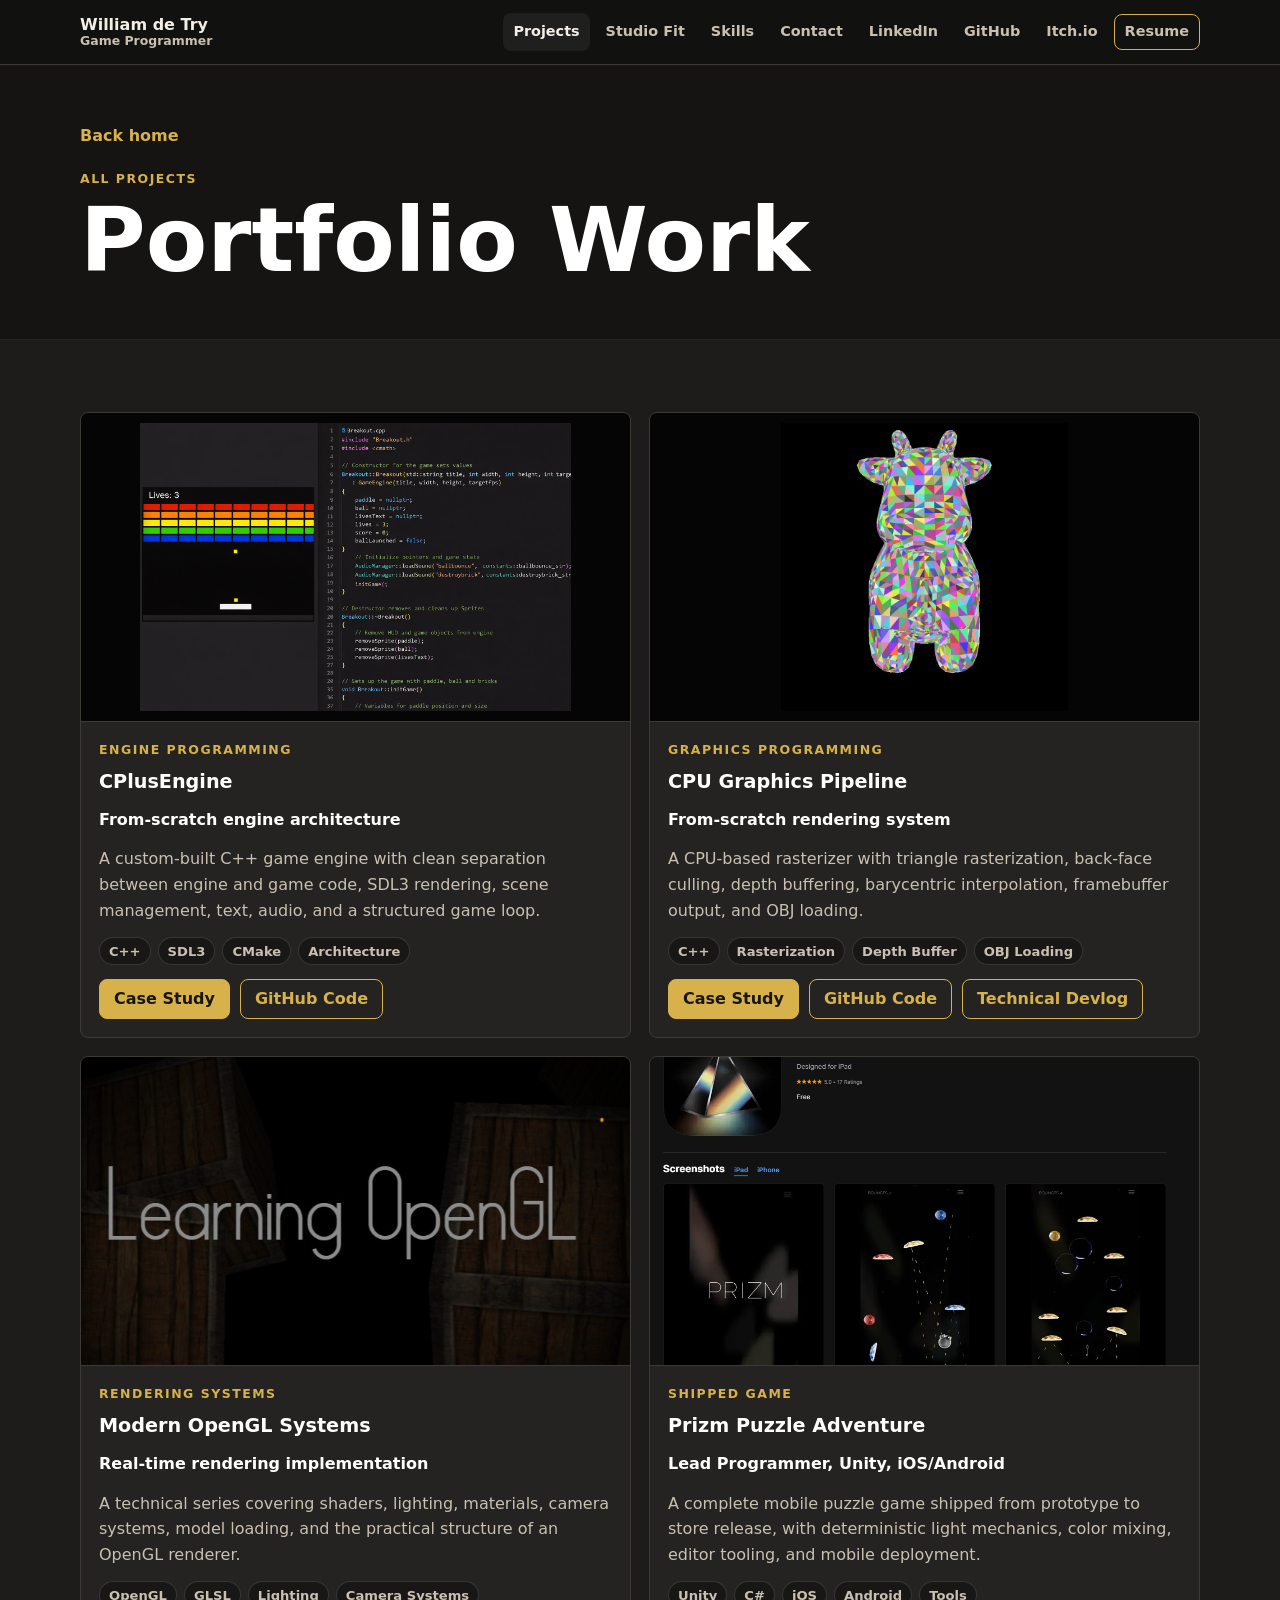
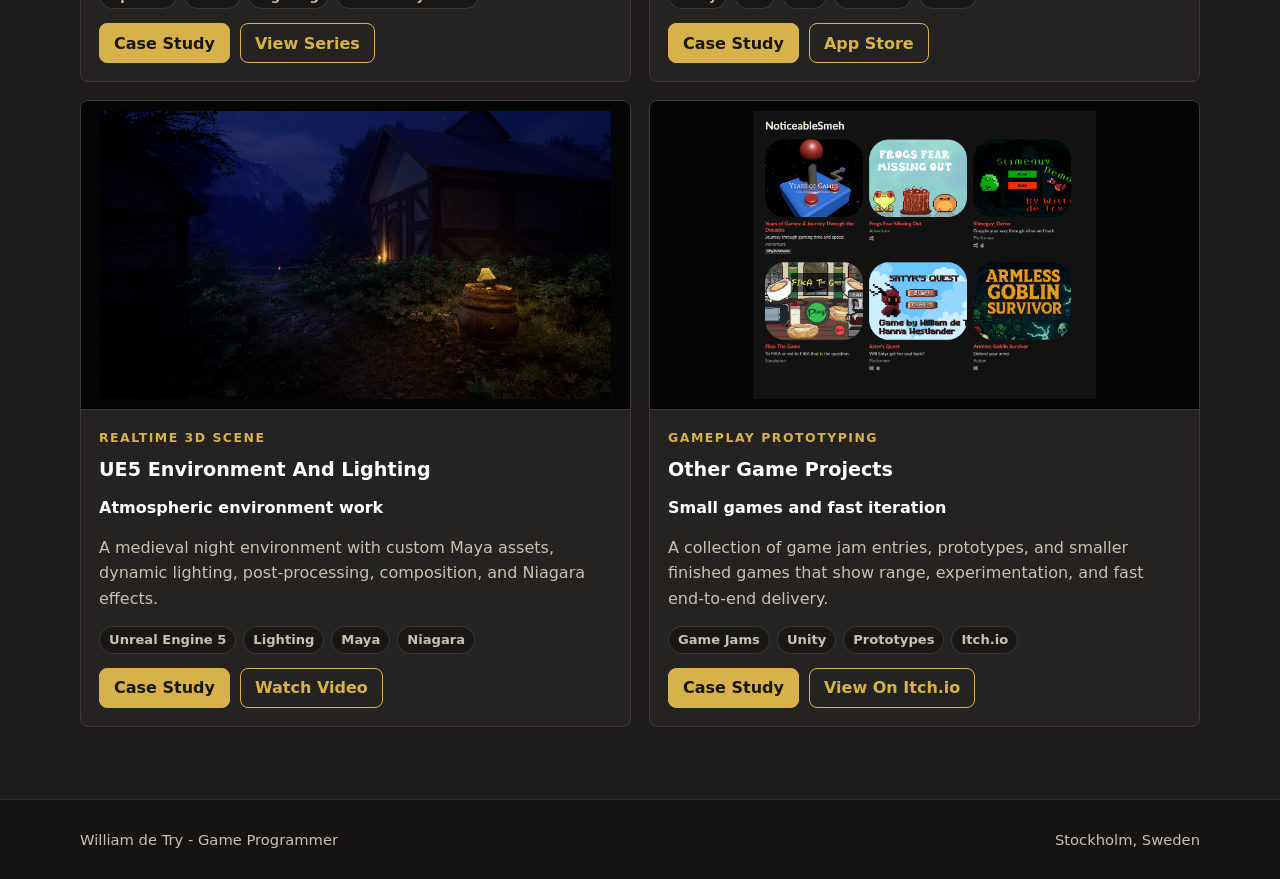
==== projects/index.html @ ab6c5529 "changes" ====
<!DOCTYPE html>
<html lang="en">
<head>
  <meta charset="UTF-8">
  <meta name="viewport" content="width=device-width, initial-scale=1.0">
  <meta name="description" content="Projects by Stockholm game programmer William de Try.">
  <title>Projects | William de Try</title>
  <link rel="stylesheet" href="../assets/css/style.css">
  <script defer src="../assets/js/data.js"></script>
  <script defer src="../assets/js/site.js"></script>
</head>
<body data-root=".." data-page="projects">
  <a class="skip-link" href="#all-projects">Skip to projects</a>
  <div data-site-header></div>

  <main>
    <section class="page-intro band">
      <div class="shell">
        <a class="back-link" href="../index.html">Back home</a>
        <div class="section-head">
          <p class="eyebrow">All projects</p>
          <h1>Portfolio Work</h1>
          <p></p>
        </div>
      </div>
    </section>

    <section id="all-projects" class="band band--muted">
      <div class="shell">
        <div data-project-grid="all"></div>
      </div>
    </section>
  </main>

  <div data-site-footer></div>
</body>
</html>
---- assets/css/style.css ----
* {
  box-sizing: border-box;
}

:root {
  --bg: #151413;
  --bg-muted: #1d1c1a;
  --panel: #242321;
  --panel-strong: #2b2926;
  --line: #3d3a35;
  --line-strong: #6f5b21;
  --text: #f3efe7;
  --text-muted: #c9c0b2;
  --accent: #d7b24a;
  --accent-soft: rgba(215, 178, 74, 0.14);
  --teal: #5fb8ad;
  --rose: #e28b83;
  --blue: #83a9d9;
  --shadow: 0 18px 50px rgba(0, 0, 0, 0.28);
  --radius: 8px;
  --shell: 1120px;
}

html {
  scroll-behavior: smooth;
}

body {
  margin: 0;
  background: var(--bg);
  color: var(--text);
  font-family: system-ui, -apple-system, BlinkMacSystemFont, "Segoe UI", sans-serif;
  line-height: 1.6;
}

body.menu-open {
  overflow: hidden;
}

img {
  display: block;
  max-width: 100%;
}

a {
  color: inherit;
  text-decoration: none;
}

a:hover {
  color: var(--accent);
}

p,
h1,
h2,
h3 {
  margin-top: 0;
}

p {
  margin-bottom: 0;
}

button,
input,
textarea {
  font: inherit;
}

.skip-link {
  position: absolute;
  left: -999px;
  top: 12px;
  z-index: 100;
  padding: 10px 14px;
  border: 1px solid var(--accent);
  border-radius: var(--radius);
  background: #000;
  color: #fff;
}

.skip-link:focus {
  left: 12px;
}

.shell {
  width: min(var(--shell), calc(100% - 32px));
  margin-inline: auto;
}

.band {
  padding: 72px 0;
  border-bottom: 1px solid rgba(255, 255, 255, 0.06);
}

.band--muted {
  background: var(--bg-muted);
}

.site-header {
  position: sticky;
  top: 0;
  z-index: 50;
  background: rgba(18, 17, 16, 0.94);
  border-bottom: 1px solid var(--line);
  backdrop-filter: blur(10px);
}

.nav-shell {
  min-height: 64px;
  display: flex;
  align-items: center;
  justify-content: space-between;
  gap: 16px;
}

.brand {
  display: inline-flex;
  flex-direction: column;
  line-height: 1.1;
  font-weight: 800;
  letter-spacing: 0;
}

.brand span {
  color: var(--text-muted);
  font-size: 0.78rem;
  font-weight: 700;
}

.nav-links {
  display: flex;
  align-items: center;
  justify-content: flex-end;
  gap: 6px;
  flex-wrap: wrap;
}

.nav-links a {
  min-height: 36px;
  display: inline-flex;
  align-items: center;
  padding: 7px 10px;
  border-radius: var(--radius);
  color: var(--text-muted);
  font-weight: 800;
  font-size: 0.9rem;
}

.nav-links a:hover,
.nav-links a[aria-current="page"] {
  color: var(--text);
  background: rgba(255, 255, 255, 0.06);
}

.button {
  min-height: 40px;
  display: inline-flex;
  align-items: center;
  justify-content: center;
  gap: 8px;
  padding: 9px 14px;
  border: 1px solid var(--accent);
  border-radius: var(--radius);
  background: var(--accent);
  color: #181611;
  font-weight: 900;
  line-height: 1.1;
  cursor: pointer;
}

.button:hover {
  color: #181611;
  filter: brightness(1.08);
}

.button--quiet {
  background: transparent;
  color: var(--accent);
}

.button--quiet:hover {
  color: var(--accent);
  background: var(--accent-soft);
}

.button--small {
  min-height: 34px;
  padding: 7px 11px;
  font-size: 0.9rem;
}

.hero {
  padding: 78px 0 66px;
}

.hero__layout {
  display: grid;
  grid-template-columns: minmax(0, 1.4fr) minmax(280px, 0.6fr);
  gap: 36px;
  align-items: center;
}

.eyebrow {
  margin-bottom: 10px;
  color: var(--accent);
  font-size: 0.78rem;
  font-weight: 900;
  letter-spacing: 0.12em;
  text-transform: uppercase;
}

h1 {
  margin-bottom: 16px;
  color: #fff;
  font-size: clamp(3rem, 7vw, 5.9rem);
  line-height: 0.92;
  letter-spacing: 0;
}

h2 {
  margin-bottom: 12px;
  color: #fff;
  font-size: clamp(2rem, 4vw, 3rem);
  line-height: 1;
  letter-spacing: 0;
}

h3 {
  color: #fff;
  font-size: 1.2rem;
  line-height: 1.2;
}

.hero__lead {
  max-width: 720px;
  color: var(--text-muted);
  font-size: clamp(1.1rem, 2vw, 1.35rem);
}

.hero__actions,
.action-row,
.section-actions {
  display: flex;
  align-items: center;
  gap: 10px;
  flex-wrap: wrap;
}

.hero__actions {
  margin-top: 26px;
}

.section-actions {
  margin-top: 26px;
  justify-content: center;
}

.profile-summary {
  display: grid;
  grid-template-columns: 92px 1fr;
  gap: 16px;
  align-items: center;
  padding: 18px;
  border: 1px solid var(--line);
  border-left: 4px solid var(--teal);
  border-radius: var(--radius);
  background: var(--panel);
  box-shadow: var(--shadow);
}

.profile-summary__image {
  width: 92px;
  height: 92px;
  border: 2px solid var(--accent);
  border-radius: 50%;
  object-fit: cover;
}

.profile-summary__name {
  margin-bottom: 4px;
  color: #fff;
  font-weight: 900;
}

.profile-summary p:last-child {
  color: var(--text-muted);
}

.section-head {
  max-width: 760px;
  margin-bottom: 28px;
}

.section-head p:last-child {
  color: var(--text-muted);
  font-size: 1.04rem;
}

.project-grid,
.info-grid {
  display: grid;
  grid-template-columns: repeat(2, minmax(0, 1fr));
  gap: 18px;
}

.project-card,
.info-card,
.contact-card {
  border: 1px solid var(--line);
  border-radius: var(--radius);
  background: var(--panel);
}

.project-card {
  overflow: hidden;
  display: flex;
  flex-direction: column;
  min-height: 100%;
}

.project-card__media {
  position: relative;
  aspect-ratio: 16 / 9;
  overflow: hidden;
  border-bottom: 1px solid var(--line);
  background: #050505;
}

.project-card__media img {
  width: 100%;
  height: 100%;
  object-fit: cover;
  transition: transform 0.22s ease;
}

.project-card__media.media--contain img {
  object-fit: contain;
  padding: 10px;
}

.project-card:hover .project-card__media img {
  transform: scale(1.025);
}

.project-card__body {
  display: flex;
  flex: 1;
  flex-direction: column;
  gap: 14px;
  padding: 18px;
}

.project-card__body h3 {
  margin-bottom: 0;
}

.project-card__highlight {
  color: #fff;
  font-weight: 900;
}

.project-card__summary,
.info-card p,
.contact-card p,
.project-detail p {
  color: var(--text-muted);
}

.project-card__summary {
  flex: 1;
}

.tag-list,
.metric-strip {
  display: flex;
  flex-wrap: wrap;
  gap: 7px;
}

.tag,
.metric {
  display: inline-flex;
  align-items: center;
  min-height: 28px;
  padding: 5px 9px;
  border: 1px solid rgba(255, 255, 255, 0.13);
  border-radius: 999px;
  background: #181716;
  color: var(--text-muted);
  font-size: 0.82rem;
  font-weight: 800;
  line-height: 1;
}

.metric {
  border-color: rgba(215, 178, 74, 0.35);
  color: #f4df9d;
}

.info-card {
  padding: 18px;
  border-left: 4px solid var(--blue);
}

.info-card:nth-child(2n) {
  border-left-color: var(--accent);
}

.info-card:nth-child(3n) {
  border-left-color: var(--rose);
}

.info-card h3 {
  margin-bottom: 8px;
  color: var(--accent);
}

.contact-card {
  padding: 26px;
  border-left: 4px solid var(--accent);
}

.contact-card__layout {
  display: grid;
  grid-template-columns: minmax(0, 1fr) auto;
  gap: 24px;
  align-items: end;
}

.contact-list {
  display: grid;
  gap: 8px;
  margin-top: 16px;
  color: var(--text-muted);
}

.contact-list strong {
  color: #fff;
}

.site-footer {
  padding: 28px 0;
  color: var(--text-muted);
  font-size: 0.92rem;
}

.site-footer__layout {
  display: flex;
  justify-content: space-between;
  gap: 16px;
  flex-wrap: wrap;
}

.page-intro {
  padding: 58px 0 42px;
}

.page-intro .section-head {
  margin-bottom: 0;
}

.back-link {
  display: inline-flex;
  margin-bottom: 20px;
  color: var(--accent);
  font-weight: 900;
}

.project-detail-hero {
  padding: 58px 0;
}

.project-detail-hero__grid {
  display: grid;
  grid-template-columns: minmax(0, 0.9fr) minmax(0, 1.1fr);
  gap: 30px;
  align-items: center;
}

.project-detail-hero__media {
  overflow: hidden;
  border: 1px solid var(--line);
  border-radius: var(--radius);
  background: #050505;
  box-shadow: var(--shadow);
}

.project-detail-hero__media img {
  width: 100%;
  aspect-ratio: 16 / 10;
  object-fit: cover;
}

.project-detail-hero__media.media--contain img {
  object-fit: contain;
  padding: 12px;
}

.project-detail__title {
  margin-bottom: 10px;
  font-size: clamp(2.5rem, 5vw, 4.5rem);
}

.project-detail__subtitle {
  margin-bottom: 18px;
  color: var(--text-muted);
  font-size: 1.2rem;
}

.project-detail__meta {
  margin: 20px 0 24px;
}

.project-detail-grid {
  display: grid;
  grid-template-columns: repeat(2, minmax(0, 1fr));
  gap: 18px;
}

.detail-section {
  padding: 20px;
  border: 1px solid var(--line);
  border-radius: var(--radius);
  background: var(--panel);
}

.detail-section h2 {
  margin-bottom: 12px;
  font-size: 1.45rem;
}

.detail-list {
  display: grid;
  gap: 8px;
  margin: 14px 0 0;
  padding-left: 20px;
  color: var(--text-muted);
}

.gallery-grid {
  display: grid;
  grid-template-columns: repeat(3, minmax(0, 1fr));
  gap: 16px;
}

.gallery-item {
  overflow: hidden;
  border: 1px solid var(--line);
  border-radius: var(--radius);
  background: var(--panel);
}

.gallery-item img {
  width: 100%;
  aspect-ratio: 16 / 10;
  object-fit: cover;
  background: #050505;
}

.gallery-item.media--contain img {
  object-fit: contain;
  padding: 10px;
}

.gallery-item figcaption {
  padding: 12px;
  color: var(--text-muted);
  font-size: 0.92rem;
}

.empty-state {
  padding: 24px;
  border: 1px solid var(--line);
  border-radius: var(--radius);
  background: var(--panel);
}

@media (max-width: 860px) {
  .nav-shell,
  .contact-card__layout,
  .hero__layout,
  .project-detail-hero__grid {
    grid-template-columns: 1fr;
  }

  .nav-shell {
    display: grid;
    padding: 12px 0;
  }

  .nav-links {
    justify-content: flex-start;
  }

  .hero {
    padding-top: 54px;
  }

  .project-grid,
  .info-grid,
  .project-detail-grid,
  .gallery-grid {
    grid-template-columns: 1fr;
  }
}

@media (max-width: 560px) {
  .shell {
    width: min(100% - 22px, var(--shell));
  }

  .band {
    padding: 48px 0;
  }

  .nav-links a {
    padding-inline: 8px;
    font-size: 0.86rem;
  }

  .profile-summary {
    grid-template-columns: 72px 1fr;
    padding: 14px;
  }

  .profile-summary__image {
    width: 72px;
    height: 72px;
  }

  h1 {
    font-size: 3.25rem;
  }

  .project-card__body,
  .contact-card,
  .detail-section {
    padding: 16px;
  }
}
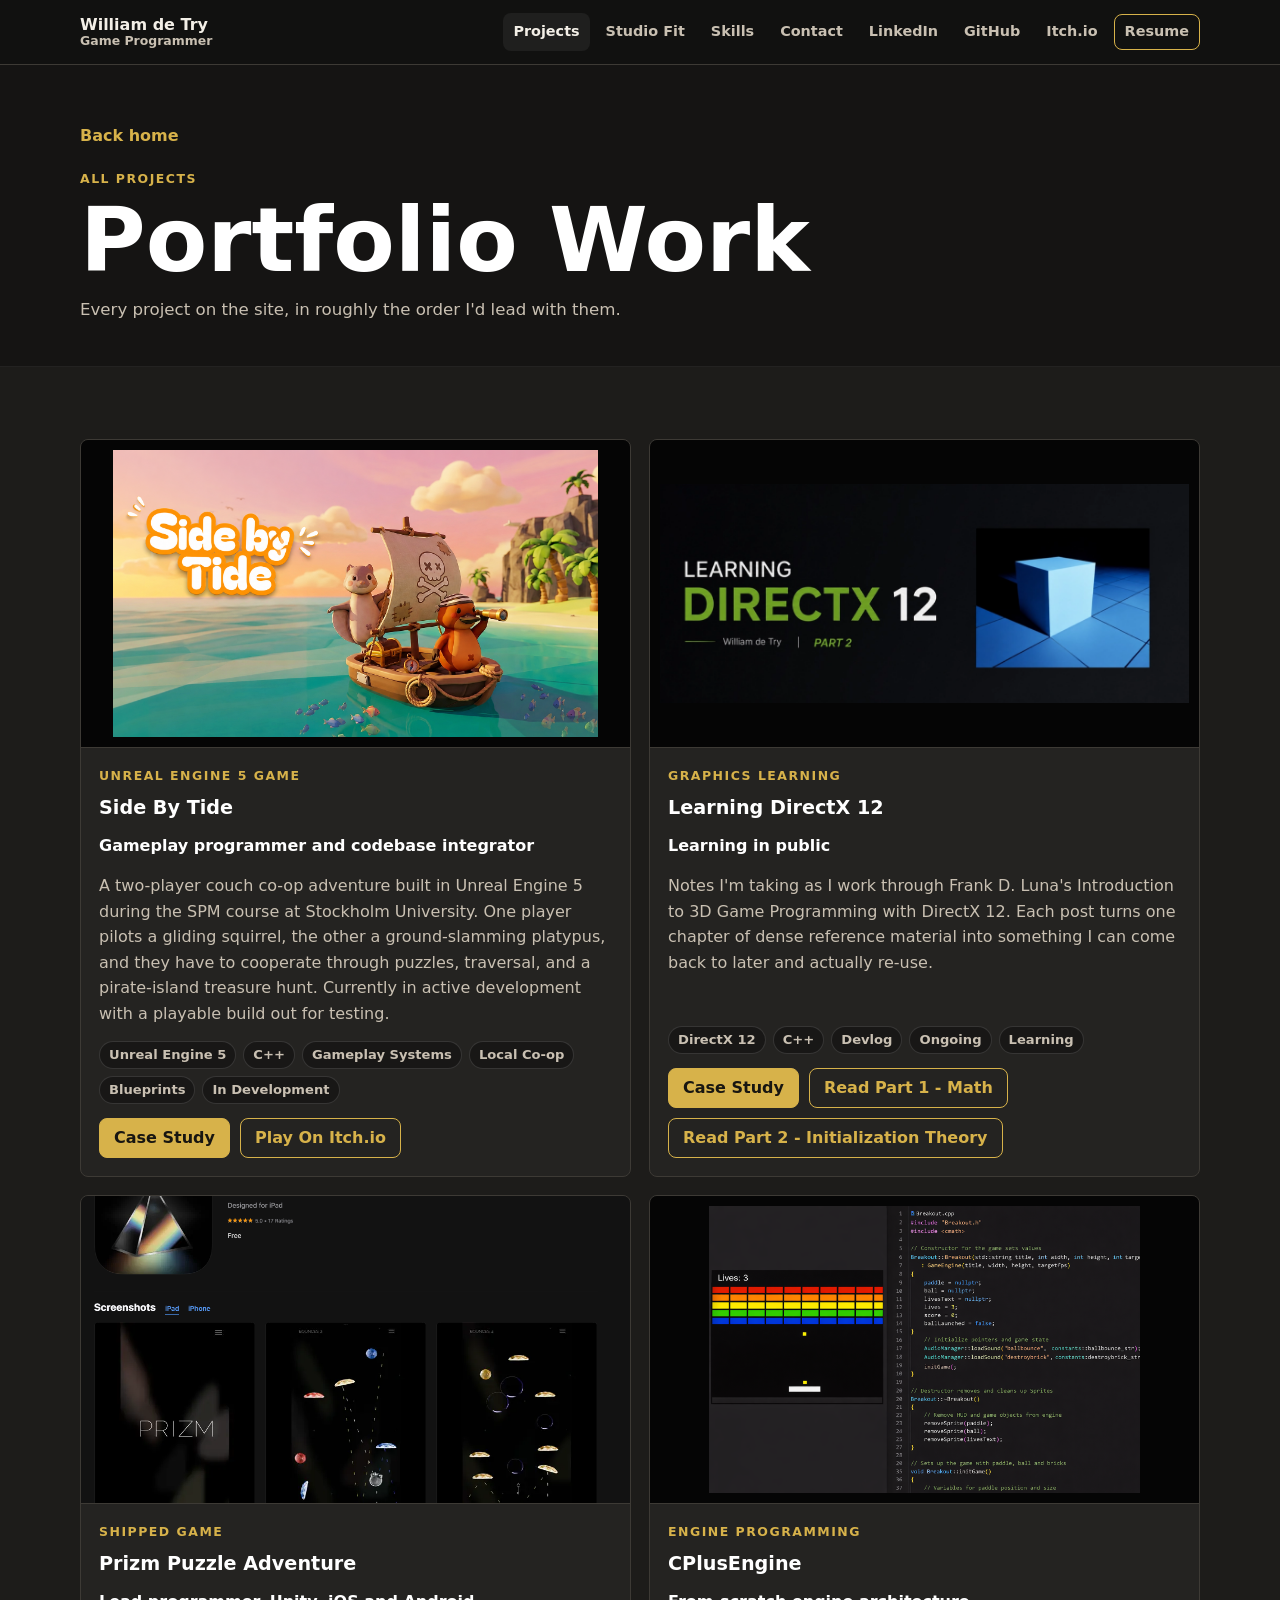
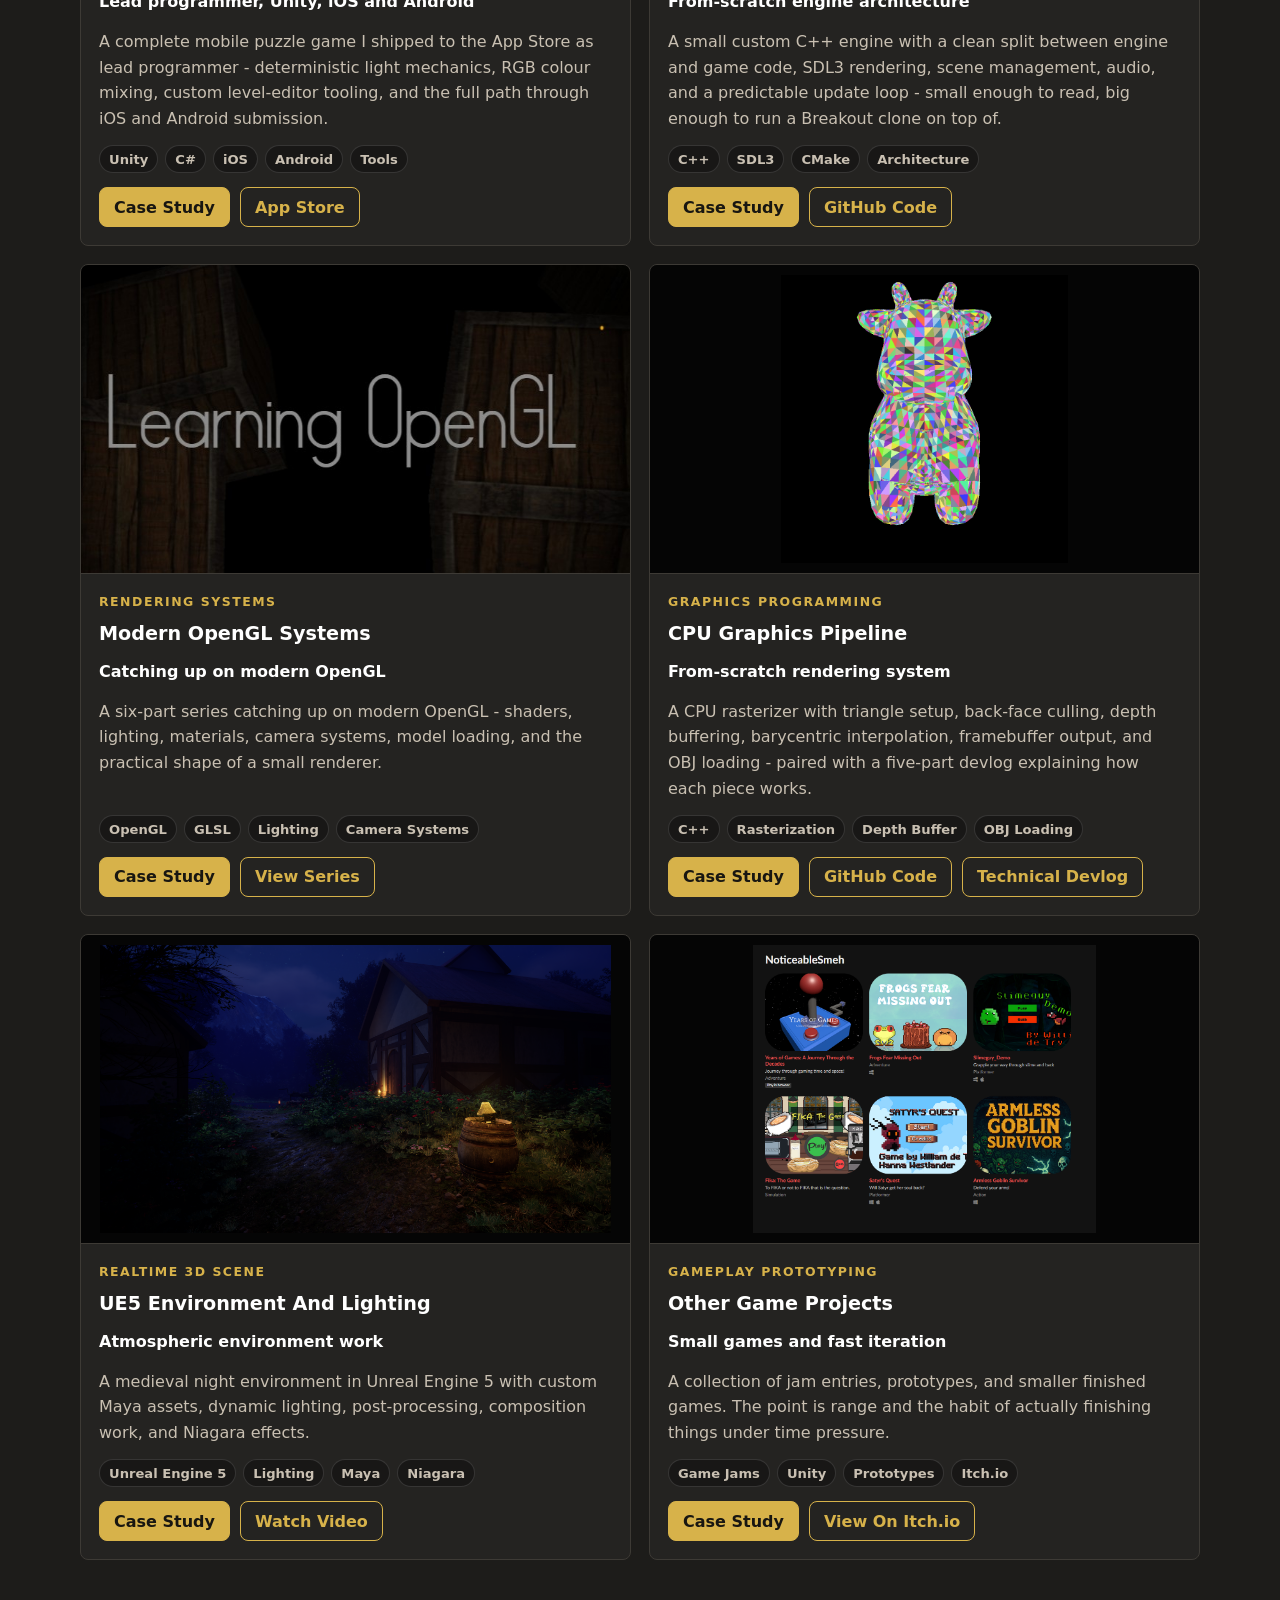
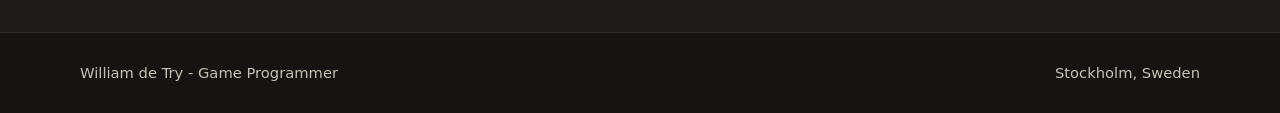
==== commit f6a44d97: "side by tide and directx12" ====
--- a/projects/index.html
+++ b/projects/index.html
@@ -20,7 +20,7 @@
         <div class="section-head">
           <p class="eyebrow">All projects</p>
           <h1>Portfolio Work</h1>
-          <p></p>
+          <p>Every project on the site, in roughly the order I'd lead with them.</p>
         </div>
       </div>
     </section>
